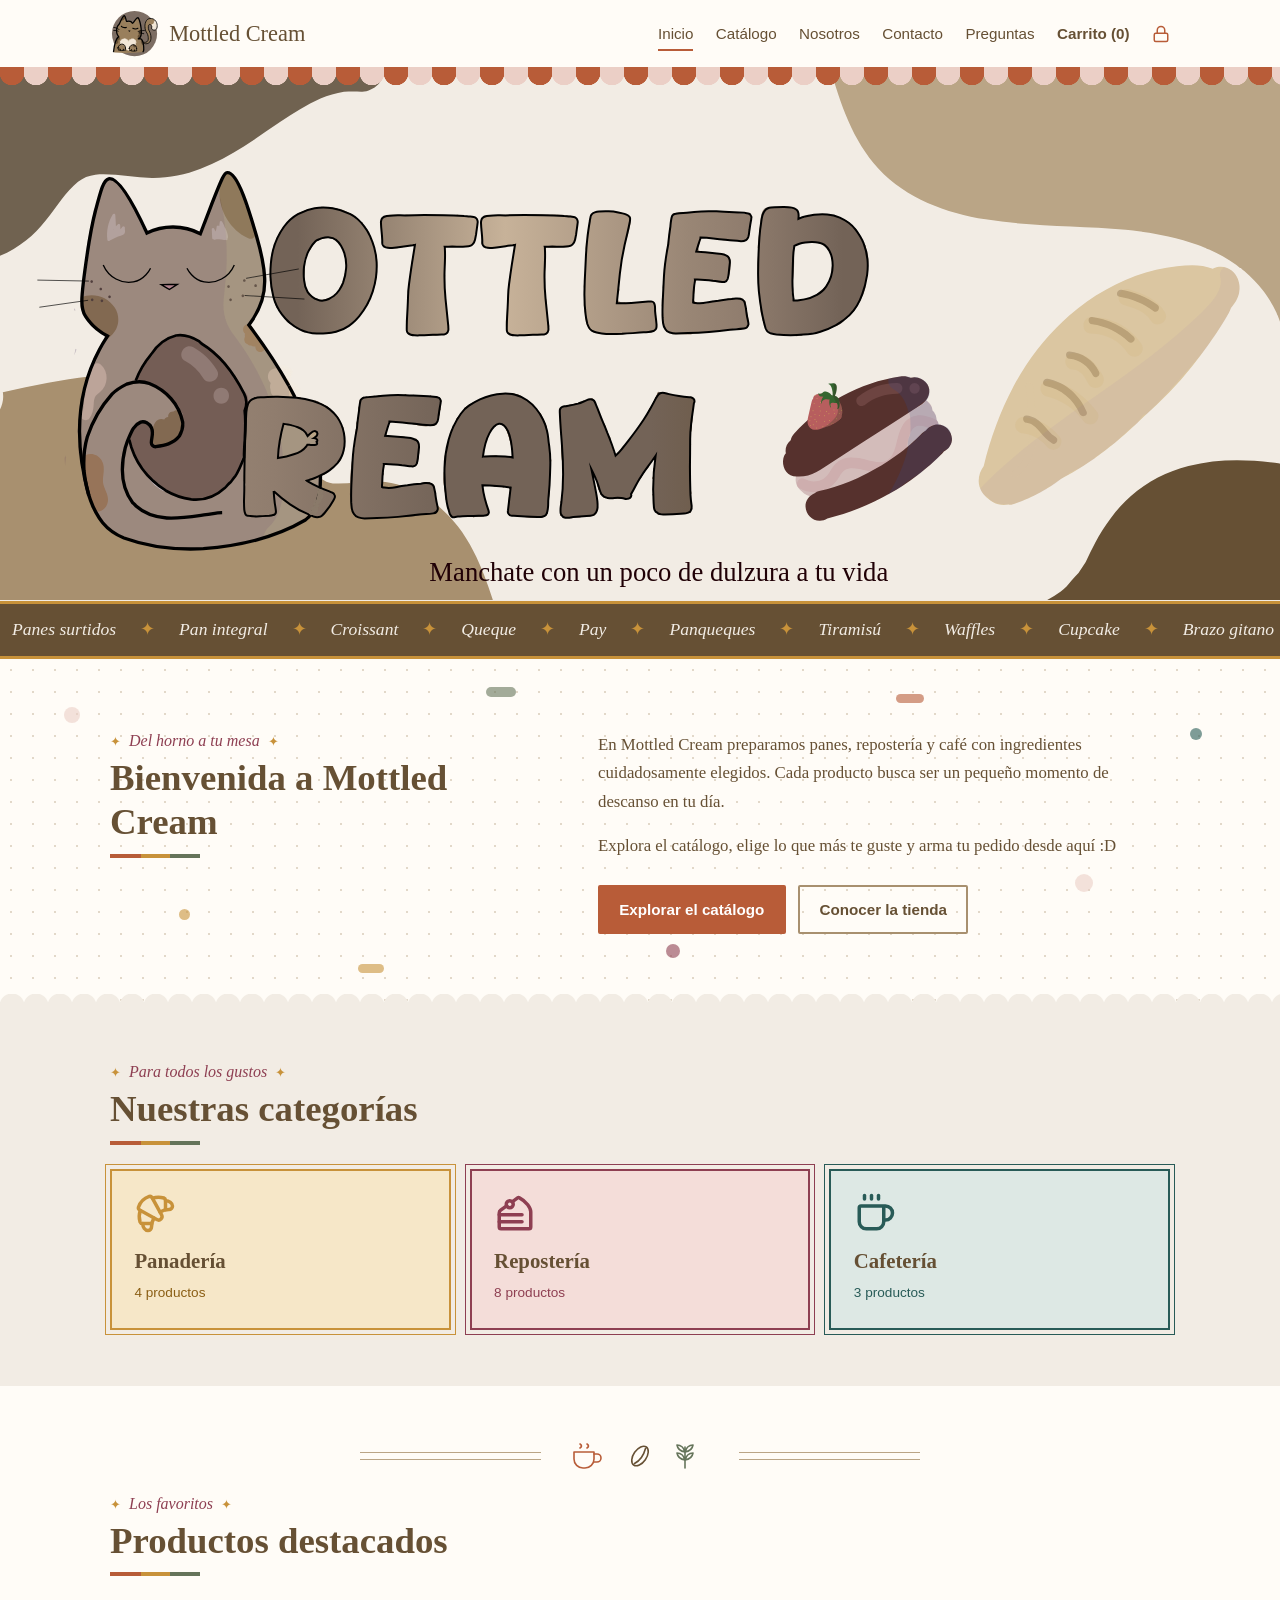
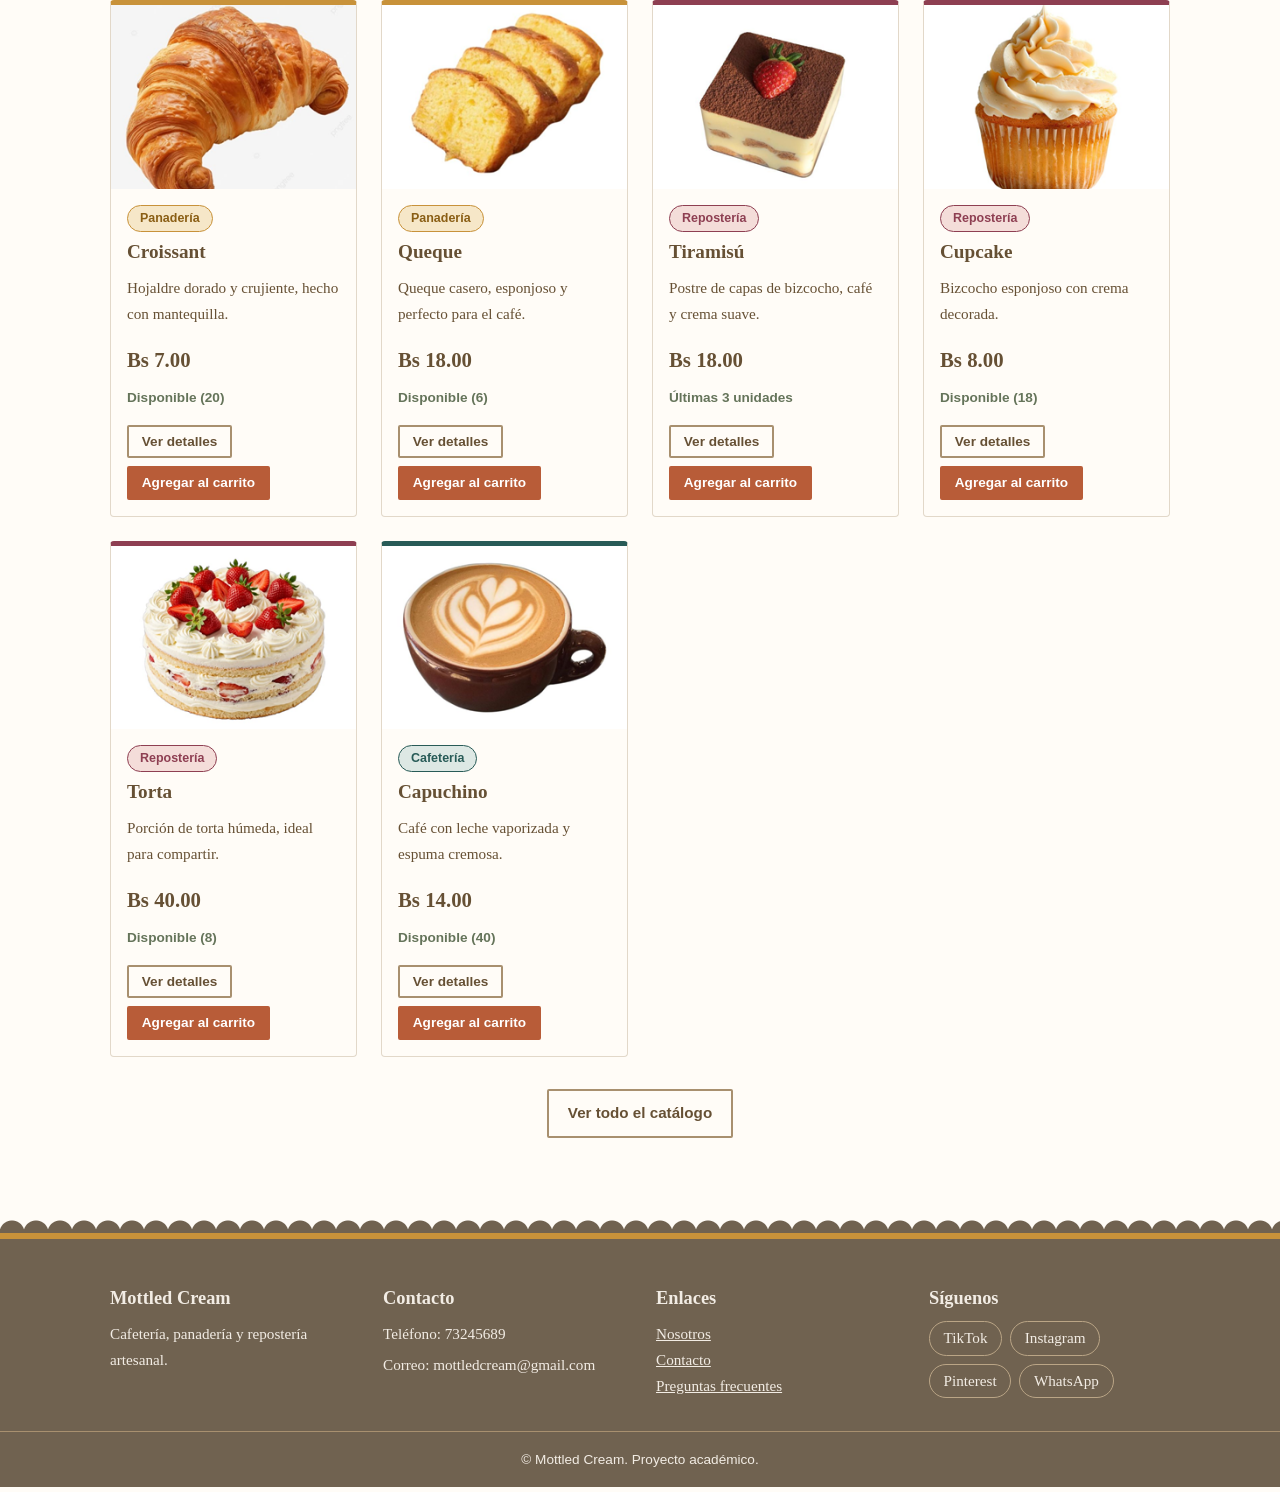
==== index.html @ 87191720 "Version 1.0 de Mottled Cream" ====
<!DOCTYPE html>
<html lang="es">
<head>
  <meta charset="UTF-8">
  <meta name="viewport" content="width=device-width, initial-scale=1">
  <title>Inicio | Mottled Cream</title>
  <meta name="description" content="Panadería, repostería y cafetería artesanal. Descubre los productos de Mottled Cream.">
  <link rel="stylesheet" href="css/estilos.css">
</head>
<body>
  <a class="saltar" href="#contenido">Saltar al contenido</a>
  <header class="encabezado">
    <div class="contenedor encabezado-interior">

      <a class="marca" href="index.html">
        <img class="marca-logo" src="/img/logo.svg" alt="" width="48" height="48">
        <span class="marca-nombre">Mottled Cream</span>
      </a>
      <button type="button" id="boton-menu" class="boton-menu" aria-expanded="false" aria-controls="menu-principal">Menú</button>
      <nav id="menu-principal" class="menu" aria-label="Navegación principal">
        <a href="index.html" aria-current="page">Inicio</a>
        <a href="productos.html">Catálogo</a>
        <a href="nosotros.html">Nosotros</a>
        <a href="contacto.html">Contacto</a>
        <a href="faq.html">Preguntas</a>
        <a href="carrito.html" class="enlace-carrito">Carrito (<span id="contador-carrito">0</span>)</a>
        <a href="dashboard.html" class="enlace-candado" aria-label="Acceso para propietarios" title="Acceso para propietarios"><svg class="icono" viewBox="0 0 24 24" width="18" height="18" aria-hidden="true"><rect x="3" y="11" width="18" height="11" rx="2" ry="2"/><path d="M7 11V7a5 5 0 0 1 10 0v4"/></svg><span class="candado-texto">Propietarios</span></a>
      </nav>
    </div>
  </header>

  <main id="contenido">
    <section class="hero">
      <img src="/img/banner.svg" alt="Banner de Mottled Cream" width="1920" height="800">
    </section>

    <div class="marquesina" aria-hidden="true"><div class="marquesina-pista" id="marquesina"></div></div>

    <section class="bienvenida">
      <div class="confites" aria-hidden="true"><span></span><span></span><span></span><span></span><span></span><span></span><span></span><span></span></div>
      <div class="contenedor presentacion">
        <h2 class="titulo-seccion"><span class="etiqueta" aria-hidden="true">Del horno a tu mesa</span>Bienvenida a Mottled Cream</h2>
        <div>
          <p>En Mottled Cream preparamos panes, repostería y café con ingredientes cuidadosamente elegidos. Cada producto busca ser un pequeño momento de descanso en tu día.</p>
          <p>Explora el catálogo, elige lo que más te guste y arma tu pedido desde aquí :D</p>
          <div class="botones-inicio">
            <a class="boton" href="productos.html">Explorar el catálogo</a>
            <a class="boton boton-secundario" href="nosotros.html">Conocer la tienda</a>
          </div>
        </div>
      </div>
    </section>

    <section class="seccion seccion-crema festoneado">
      <div class="contenedor">
        <h2 class="titulo-seccion"><span class="etiqueta" aria-hidden="true">Para todos los gustos</span>Nuestras categorías</h2>
        <div id="lista-categorias" class="categorias"><p class="mensaje-estado">Cargando categorías…</p></div>
      </div>
    </section>

    <section class="seccion contenedor">
      <div class="separador" aria-hidden="true"><span></span></div>
      <h2 class="titulo-seccion"><span class="etiqueta" aria-hidden="true">Los favoritos</span>Productos destacados</h2>
      <div id="productos-destacados" class="rejilla-productos"><p class="mensaje-estado">Cargando productos…</p></div>
      <p class="centrado"><a class="boton boton-secundario" href="productos.html">Ver todo el catálogo</a></p>
    </section>
  </main>

  <footer class="pie">
    <div class="contenedor pie-interior">
      <div>
        <h2>Mottled Cream</h2>
        <p>Cafetería, panadería y repostería artesanal.</p>
      </div>
      <div>
        <h2>Contacto</h2>
        <p>Teléfono: 73245689</p>
        <p>Correo: mottledcream@gmail.com</p>
      </div>
      <div>
        <h2>Enlaces</h2>
        <ul class="pie-enlaces">
          <li><a href="nosotros.html">Nosotros</a></li>
          <li><a href="contacto.html">Contacto</a></li>
          <li><a href="faq.html">Preguntas frecuentes</a></li>
        </ul>
      </div>
      <div>
        <h2>Síguenos</h2>
        <ul class="pie-enlaces redes">
          <li><a href="https://www.tiktok.com/@mottledcream?_r=1&_t=ZS-9BWLU7Tmm4C" target="_blank" rel="noopener">TikTok</a></li>
          <li><a href="https://www.instagram.com/mottledcream/" target="_blank" rel="noopener">Instagram</a></li>
          <li><a href="https://www.pinterest.com/" target="_blank" rel="noopener">Pinterest</a></li>
          <li><a href="https://www.whatsapp.com/" target="_blank" rel="noopener">WhatsApp</a></li>
        </ul>
      </div>
    </div>
    <p class="pie-derechos">© Mottled Cream. Proyecto académico.</p>
  </footer>
  <script src="js/app.js"></script>
  <script src="js/inicio.js"></script>
</body>
</html>
---- css/estilos.css ----
:root {
  /* Paleta principal */
  --crema: #F2ECE4;
  --moca: #706250;
  --cafe-claro: #A8906F;
  --beige: #BAA586;
  --cafe-oscuro: #665034;
  /* Complementarios */
  --terracota: #B85C38;
  --terracota-oscuro: #9A4A2B;
  --salvia: #65745A;
  --petroleo: #285B57;
  --blanco-calido: #FFFCF7;
  /* Tonos nuevos: rosa palo, frambuesa y miel */
  --rosa: #EBCFC6;
  --frambuesa: #8E3F52;
  --miel: #C8923A;
  --linea: #E2D8C9;

  --fuente-titulos: Georgia, "Times New Roman", serif;
  --fuente-texto: Georgia, "Times New Roman", serif;
  --fuente-interfaz: "Segoe UI", Arial, Helvetica, sans-serif;

  /* Color de la categoría (cambia con las clases .cat-...) */
  --tono: var(--cafe-claro);
  --tono-suave: var(--crema);
  --tono-texto: var(--moca);
}

.cat-panaderia { --tono: #C8923A; --tono-suave: #F6E7C8; --tono-texto: #8A5E14; }
.cat-reposteria { --tono: #8E3F52; --tono-suave: #F4DDD9; --tono-texto: #8E3F52; }
.cat-cafeteria { --tono: #285B57; --tono-suave: #DDE8E4; --tono-texto: #285B57; }

/* ---------- Base ---------- */
* { 
  box-sizing: border-box; 
}

[hidden] { 
  display: none !important; 
}

body {
  margin: 0;
  font-family: var(--fuente-texto);
  font-size: 1.05rem;
  line-height: 1.7;
  color: var(--cafe-oscuro);
  background: var(--blanco-calido);
}

img { max-width: 100%; height: auto; display: block; }

h1, h2, h3 { font-family: var(--fuente-titulos); line-height: 1.2; margin: 0 0 0.75rem; }
h1 { font-size: clamp(2.4rem, 5vw, 3.5rem); }
h2 { font-size: clamp(1.7rem, 3.2vw, 2.3rem); }
h3 { font-size: 1.2rem; }
p { margin: 0 0 1rem; }
a { color: var(--petroleo); }

:focus-visible { outline: 3px solid var(--petroleo); outline-offset: 3px; }

.contenedor { width: 100%; max-width: 1100px; margin: 0 auto; padding: 0 1.25rem; }
.estrecho { max-width: 800px; }
.centrado { text-align: center; margin-top: 2rem; }
.introduccion { max-width: 60ch; color: var(--moca); }

.saltar { position: absolute; left: -999px; top: 0; background: var(--cafe-oscuro); color: var(--crema); padding: 0.5rem 1rem; z-index: 100; }
.saltar:focus { left: 0; }

/* Adorno bajo los títulos: una rayita de tres colores que se dibuja sola */
.titulo-seccion::after {
  content: ""; display: block; height: 4px; width: 0; margin-top: 0.6rem;
  background: linear-gradient(90deg, var(--terracota) 0 34%, var(--miel) 34% 67%, var(--salvia) 67%);
  transition: width 0.9s ease 0.3s;
}
.visible .titulo-seccion::after, .titulo-seccion.visible::after { width: 90px; }

/* ---------- Encabezado y menú ---------- */
.encabezado { background: var(--blanco-calido); position: sticky; top: 0; z-index: 20; }
.encabezado-interior { display: flex; align-items: center; justify-content: space-between; gap: 1rem; padding-top: 0.6rem; padding-bottom: 0.6rem; }

.marca { display: flex; align-items: center; gap: 0.7rem; text-decoration: none; color: var(--cafe-oscuro); }
.marca-logo { width: 48px; height: 48px; object-fit: contain; transition: transform 0.5s; }
.marca:hover .marca-logo { transform: rotate(-10deg) scale(1.1); }
.marca-nombre { font-family: var(--fuente-titulos); font-size: 1.4rem; }

.menu { display: flex; align-items: center; gap: 1.4rem; font-family: var(--fuente-interfaz); font-size: 0.95rem; }
.menu a {
  color: var(--cafe-oscuro); text-decoration: none; padding: 0.3rem 0;
  background: linear-gradient(var(--terracota), var(--terracota)) 0 100% / 0 2px no-repeat;
  transition: background-size 0.3s, color 0.2s;
}
.menu a:hover { background-size: 100% 2px; color: var(--terracota-oscuro); }
.menu a[aria-current="page"] { background-size: 100% 2px; }
.enlace-carrito { font-weight: 600; }

#contador-carrito { display: inline-block; }
#contador-carrito.salto { animation: salto 0.5s; }

.boton-menu { display: none; font-family: var(--fuente-interfaz); font-size: 0.95rem; background: none; border: 1px solid var(--cafe-claro); color: var(--cafe-oscuro); padding: 0.45rem 0.9rem; border-radius: 2px; cursor: pointer; }

/* ---------- Botones ---------- */
.boton {
  position: relative; overflow: hidden; display: inline-block;
  font-family: var(--fuente-interfaz); font-size: 0.95rem; font-weight: 600; text-align: center;
  background: var(--terracota); color: #fff; border: 2px solid var(--terracota);
  padding: 0.6rem 1.2rem; border-radius: 2px; text-decoration: none; cursor: pointer;
  transition: background 0.2s, color 0.2s, border-color 0.2s, transform 0.2s;
}
.boton:hover { background: var(--terracota-oscuro); border-color: var(--terracota-oscuro); transform: translateY(-2px); }
.boton:active { transform: translateY(0); }
.boton::after { content: ""; position: absolute; top: 0; left: -120%; width: 60%; height: 100%; background: linear-gradient(100deg, transparent, rgba(255, 255, 255, 0.4), transparent); transform: skewX(-20deg); transition: left 0.6s; }
.boton:hover::after { left: 140%; }
.boton-secundario { background: transparent; color: var(--cafe-oscuro); border-color: var(--cafe-claro); }
.boton-secundario:hover { background: var(--crema); border-color: var(--cafe-oscuro); color: var(--cafe-oscuro); }
.boton:disabled { background: var(--linea); border-color: var(--linea); color: var(--moca); cursor: not-allowed; transform: none; }
.boton:disabled::after { display: none; }
.boton.agregado { animation: destello 0.7s; }
.boton-texto { font-family: var(--fuente-interfaz); font-size: 0.9rem; background: none; border: none; color: var(--petroleo); text-decoration: underline; cursor: pointer; padding: 0.4rem 0; }
.boton-texto:hover { color: var(--terracota); }

/* ---------- Inicio ---------- */
.hero { overflow: hidden; background: var(--crema); }
.hero img { width: 100%; height: auto; animation: acercar 2.5s ease-out both; }

/* Cinta de productos que se desplaza */
.marquesina { overflow: hidden; background: var(--cafe-oscuro); color: var(--crema); border-top: 3px solid var(--miel); border-bottom: 3px solid var(--miel); }
.marquesina-pista { display: flex; width: max-content; animation: marquesina 45s linear infinite; }
.marquesina:hover .marquesina-pista { animation-play-state: paused; }
.marquesina-grupo { display: flex; align-items: center; gap: 1.5rem; padding: 0.7rem 0.75rem; font-family: var(--fuente-titulos); font-style: italic; font-size: 1.1rem; white-space: nowrap; }
.estrella { color: var(--miel); font-style: normal; }

/* Bienvenida con confeti flotante */
.bienvenida { position: relative; overflow: hidden; padding: 4.5rem 0; background-color: var(--blanco-calido); background-image: radial-gradient(var(--linea) 1.5px, transparent 1.5px); background-size: 22px 22px; }
.presentacion { position: relative; display: grid; grid-template-columns: 1fr 1.3fr; gap: 3rem; align-items: start; }
.botones-inicio { display: flex; flex-wrap: wrap; gap: 0.8rem; margin-top: 1.5rem; }

.confites span { position: absolute; display: block; border-radius: 50%; opacity: 0.6; animation: flotar var(--duracion, 7s) ease-in-out var(--demora, 0s) infinite alternate; }
.confites span:nth-child(1) { left: 5%; top: 14%; width: 16px; height: 16px; background: var(--rosa); }
.confites span:nth-child(2) { left: 14%; top: 72%; width: 11px; height: 11px; background: var(--miel); --duracion: 9s; --demora: -2s; }
.confites span:nth-child(3) { left: 38%; top: 8%; width: 30px; height: 10px; background: var(--salvia); border-radius: 10px; --giro: 30deg; --duracion: 8s; }
.confites span:nth-child(4) { left: 52%; top: 82%; width: 14px; height: 14px; background: var(--frambuesa); --demora: -4s; }
.confites span:nth-child(5) { left: 70%; top: 10%; width: 28px; height: 9px; background: var(--terracota); border-radius: 9px; --giro: -35deg; --duracion: 10s; --demora: -1s; }
.confites span:nth-child(6) { left: 84%; top: 62%; width: 18px; height: 18px; background: var(--rosa); --duracion: 8s; --demora: -3s; }
.confites span:nth-child(7) { left: 93%; top: 20%; width: 12px; height: 12px; background: var(--petroleo); --duracion: 11s; }
.confites span:nth-child(8) { left: 28%; top: 88%; width: 26px; height: 9px; background: var(--miel); border-radius: 9px; --giro: 55deg; --duracion: 9s; --demora: -5s; }

.seccion { padding-top: 3.5rem; padding-bottom: 3.5rem; }
.seccion-crema { background: var(--crema); }

/* Borde festoneado (como el de un mantel de repostería) */
.festoneado { position: relative; }
.festoneado::before { content: ""; position: absolute; left: 0; right: 0; top: -12px; height: 12px; background: radial-gradient(circle at 12px 12px, var(--crema) 12px, transparent 13px) 0 0 / 24px 12px repeat-x; }

.categorias { display: grid; grid-template-columns: repeat(auto-fit, minmax(210px, 1fr)); gap: 1.2rem; margin-top: 1.5rem; }
.categoria {
  display: block; padding: 1.3rem 1.4rem; text-decoration: none; color: var(--cafe-oscuro);
  background: var(--tono-suave); border: 2px solid var(--tono); outline: 1px solid var(--tono); outline-offset: 4px;
  transition: transform 0.3s, background 0.3s;
}
.categoria:hover { transform: translateY(-5px); background: #fff; }
.categoria-icono { display: block; margin-bottom: 0.6rem; line-height: 0; color: var(--tono); }
.categoria:hover .categoria-icono { animation: menear 0.7s; }
.categoria strong { display: block; font-family: var(--fuente-titulos); font-size: 1.3rem; }
.categoria span:last-child { font-family: var(--fuente-interfaz); font-size: 0.85rem; color: var(--tono-texto); }

/* ---------- Productos ---------- */
.rejilla-productos { display: grid; grid-template-columns: repeat(auto-fill, minmax(240px, 1fr)); gap: 1.5rem; margin-top: 1.5rem; }
.producto { display: flex; flex-direction: column; background: var(--blanco-calido); border: 1px solid var(--linea); border-top: 5px solid var(--tono); border-radius: 4px; overflow: hidden; transition: transform 0.3s, border-color 0.3s; }
.producto:hover { transform: translateY(-5px); border-color: var(--tono); }
.producto-foto { 
  overflow: hidden; 
}
.producto-foto img { 
  width: 100%; 
  aspect-ratio: 4 / 3; 
  object-fit: cover; 
  transition: transform 0.6s;
 }
.producto:hover .producto-foto img {
   transform: scale(1.08); 
  }
.producto.agotado .producto-foto img {
   opacity: 0.55; 
  }
.producto-info { 
  display: flex; 
  flex-direction: column; 
  flex: 1;
  padding: 1rem;
 }

.producto-info p { 
  font-size: 0.95rem;
  margin-bottom: 0.5rem; }
.producto-categoria { align-self: flex-start; padding: 0.1rem 0.75rem; font-family: var(--fuente-interfaz); font-size: 0.78rem !important; font-weight: 600; color: var(--tono-texto); background: var(--tono-suave); border: 1px solid var(--tono); border-radius: 20px; margin-bottom: 0.5rem !important; }
.producto-precio { font-family: var(--fuente-titulos); font-size: 1.3rem !important; font-weight: bold; margin-top: auto; padding-top: 0.5rem; }
.producto-estado { font-family: var(--fuente-interfaz); font-size: 0.85rem !important; font-weight: 600; }
.estado-disponible { color: var(--salvia); }
.estado-agotado { color: var(--terracota-oscuro); }
.producto-botones { display: flex; flex-wrap: wrap; gap: 0.5rem; margin-top: 0.5rem; }
.producto-botones .boton { padding: 0.45rem 0.8rem; font-size: 0.85rem; }

.mensaje-estado { grid-column: 1 / -1; padding: 1.5rem; background: var(--crema); border-left: 4px solid var(--beige); font-family: var(--fuente-interfaz); }

/* ---------- Catálogo: filtros ---------- */
.filtros { position: relative; display: grid; grid-template-columns: repeat(auto-fit, minmax(210px, 1fr)); gap: 1.2rem; align-items: end; margin-top: 1.5rem; padding: 1.6rem 1.4rem 1.4rem; background: var(--crema); border: 2px solid var(--cafe-claro); outline: 1px dashed var(--cafe-claro); outline-offset: 5px; }
.filtros-titulo { grid-column: 1 / -1; margin: 0; font-size: 1.4rem; }
.campo label { display: block; margin-bottom: 0.4rem; font-family: var(--fuente-interfaz); font-size: 0.85rem; font-weight: 600; letter-spacing: 0.03em; }

/* Campos de texto, búsqueda y selectores con apariencia propia */
input[type="text"], input[type="email"], input[type="tel"], input[type="search"], input[type="number"], input[type="password"], select, textarea {
  width: 100%; padding: 0.7rem 0.9rem; font-family: var(--fuente-interfaz); font-size: 1rem;
  color: var(--cafe-oscuro); background-color: var(--blanco-calido); border: 2px solid var(--cafe-claro); border-radius: 2px;
  box-shadow: 3px 3px 0 var(--rosa);
  transition: border-color 0.2s, box-shadow 0.2s, background-color 0.2s;
}
:is(input[type="text"], input[type="email"], input[type="tel"], input[type="search"], input[type="number"], input[type="password"], select, textarea):hover { border-color: var(--terracota); box-shadow: 3px 3px 0 var(--miel); }
:is(input[type="text"], input[type="email"], input[type="tel"], input[type="search"], input[type="number"], input[type="password"], select, textarea):focus { border-color: var(--petroleo); background-color: #fff; box-shadow: 3px 3px 0 var(--salvia); }
input:focus-visible, select:focus-visible, textarea:focus-visible { outline: 3px solid var(--petroleo); outline-offset: 2px; }

select { -webkit-appearance: none; appearance: none; padding-right: 2.8rem; cursor: pointer; background-image: url("data:image/svg+xml,%3Csvg xmlns='http://www.w3.org/2000/svg' viewBox='0 0 14 14'%3E%3Cpath d='M2 4.5l5 5 5-5' fill='none' stroke='%23B85C38' stroke-width='2' stroke-linecap='round' stroke-linejoin='round'/%3E%3C/svg%3E"); background-repeat: no-repeat; background-position: right 0.9rem center; background-size: 14px; }
option { color: var(--cafe-oscuro); background: #fff; font-family: var(--fuente-interfaz); }

input[type="search"] { -webkit-appearance: none; appearance: none; padding-left: 2.8rem; background-image: url("data:image/svg+xml,%3Csvg xmlns='http://www.w3.org/2000/svg' viewBox='0 0 20 20'%3E%3Ccircle cx='8.5' cy='8.5' r='5.5' fill='none' stroke='%23A8906F' stroke-width='2'/%3E%3Cpath d='M13 13l5 5' stroke='%23A8906F' stroke-width='2' stroke-linecap='round'/%3E%3C/svg%3E"); background-repeat: no-repeat; background-position: 0.9rem center; background-size: 18px; }
input[type="search"]::-webkit-search-cancel-button { -webkit-appearance: none; }
::placeholder { color: var(--cafe-claro); opacity: 1; }

/* Interruptor para "solo disponibles" */
.casilla { display: flex; align-items: center; gap: 0.7rem; padding: 0.6rem 0; font-family: var(--fuente-interfaz); font-size: 0.9rem; font-weight: 600; cursor: pointer; }
.casilla input { -webkit-appearance: none; appearance: none; position: relative; flex-shrink: 0; width: 48px; height: 26px; margin: 0; background: var(--linea); border: 2px solid var(--cafe-claro); border-radius: 26px; cursor: pointer; transition: background 0.25s, border-color 0.25s; }
.casilla input::before { content: ""; position: absolute; top: 2px; left: 2px; width: 18px; height: 18px; border-radius: 50%; background: var(--cafe-oscuro); transition: transform 0.25s, background 0.25s; }
.casilla input:hover { border-color: var(--terracota); }
.casilla input:checked { background: var(--salvia); border-color: var(--salvia); }
.casilla input:checked::before { transform: translateX(22px); background: #fff; }
.resultados { margin: 1.5rem 0 0; font-family: var(--fuente-interfaz); font-size: 0.9rem; color: var(--moca); }

/* Ventana de detalles */
.detalle { width: min(760px, 92vw); padding: 0; border: 2px solid var(--cafe-claro); outline: 1px solid var(--cafe-claro); outline-offset: 5px; background: var(--blanco-calido); color: var(--cafe-oscuro); }
.detalle::backdrop { background: rgba(50, 38, 25, 0.6); animation: aparecer-suave 0.3s; }
.detalle[open] { display: grid; grid-template-columns: 1fr 1fr; animation: entrar 0.4s ease-out; }
.detalle img { width: 100%; height: 100%; object-fit: cover; }
.detalle-texto { padding: 1.5rem; }

/* ---------- Nosotros y contacto ---------- */
.dos-columnas { display: grid; grid-template-columns: 1fr 1fr; gap: 3rem; align-items: center; }
.dos-columnas.igual { align-items: start; }
.dos-columnas > img { box-shadow: 14px 14px 0 var(--rosa); }
.lista-simple { padding-left: 1.2rem; }
.lista-simple li { margin-bottom: 0.6rem; }
.lista-simple li::marker { color: var(--terracota); }
.contacto { align-items: start; }

.error { min-height: 1.3rem; margin: 0.2rem 0 0; font-family: var(--fuente-interfaz); font-size: 0.85rem; color: var(--terracota-oscuro); }
[aria-invalid="true"] { border-color: var(--terracota); border-width: 2px; }
.confirmacion { margin-top: 1rem; padding: 1rem; background: #E9EEE4; border-left: 4px solid var(--salvia); font-family: var(--fuente-interfaz); animation: entrar 0.5s ease-out; }
.datos-contacto { padding: 1.5rem; background: var(--crema); border-top: 5px solid var(--frambuesa); }
.datos-contacto h2 { font-size: 1.3rem; margin-top: 1rem; }
.datos-contacto h2:first-child { margin-top: 0; }

/* ---------- Carrito ---------- */
.carrito { display: grid; grid-template-columns: 1fr 320px; gap: 2rem; align-items: start; margin-top: 1.5rem; }
.carrito-lista { list-style: none; margin: 0; padding: 0; }
.carrito-fila { display: grid; grid-template-columns: 96px 1fr auto 110px auto; gap: 1rem; align-items: center; padding: 1rem 0; border-bottom: 1px solid var(--linea); transition: opacity 0.35s, transform 0.35s; }
.carrito-fila.saliendo { opacity: 0; transform: translateX(40px); }
.carrito-fila img { width: 96px; height: 72px; object-fit: cover; }
.carrito-nombre h3 { margin: 0; font-size: 1.05rem; }
.carrito-nombre p { margin: 0; font-size: 0.9rem; color: var(--moca); }
.carrito-subtotal { margin: 0; text-align: right; font-weight: bold; }
.cantidad { display: flex; align-items: center; gap: 0.6rem; font-family: var(--fuente-interfaz); }
.boton-cantidad { width: 2rem; height: 2rem; font-size: 1.1rem; background: var(--blanco-calido); color: var(--cafe-oscuro); border: 1px solid var(--cafe-claro); border-radius: 2px; cursor: pointer; transition: background 0.2s, transform 0.15s; }
.boton-cantidad:hover { background: var(--crema); }
.boton-cantidad:active { transform: scale(0.9); }
.carrito-resumen { padding: 1.5rem; background: var(--crema); border-top: 5px solid var(--terracota); animation: entrar 0.5s ease-out; }
.carrito-resumen .boton { width: 100%; margin-top: 1rem; }
.linea-resumen { display: flex; justify-content: space-between; margin-bottom: 0.5rem; }
.linea-resumen.total { font-weight: bold; font-size: 1.2rem; border-top: 1px solid var(--beige); padding-top: 0.7rem; }
.carrito-vacio { grid-column: 1 / -1; text-align: center; padding: 3rem 1rem; background: var(--crema); animation: entrar 0.5s ease-out; }

/* ---------- Preguntas frecuentes ---------- */
.faq-tema { margin-top: 2rem; }
.faq-tema h2 { font-size: 1.4rem; color: var(--frambuesa); }
details { border-bottom: 1px solid var(--linea); }
summary { cursor: pointer; padding: 0.9rem 0; font-weight: bold; list-style: none; transition: color 0.2s; }
summary::-webkit-details-marker { display: none; }
summary::after { content: "+"; float: right; font-size: 1.4rem; line-height: 1; color: var(--terracota); transition: transform 0.3s; }
details[open] summary::after { transform: rotate(135deg); }
summary:hover { color: var(--terracota-oscuro); }
details[open] p { animation: abrir 0.4s ease-out; }
details p { padding-bottom: 0.5rem; }

/* ---------- Avisos ---------- */
.aviso { position: fixed; left: 50%; bottom: 1.5rem; transform: translate(-50%, 20px); z-index: 50; max-width: 90vw; padding: 0.8rem 1.3rem; background: var(--cafe-oscuro); color: var(--crema); border-left: 5px solid var(--miel); font-family: var(--fuente-interfaz); font-size: 0.95rem; opacity: 0; pointer-events: none; transition: opacity 0.25s, transform 0.25s; }
.aviso.visible { opacity: 1; transform: translate(-50%, 0); }

/* ---------- Pie de página ---------- */
.pie { position: relative; margin-top: 14px; background: var(--moca); color: var(--crema); font-size: 0.95rem; border-top: 6px solid var(--miel); }
.pie a { color: var(--crema); }
.pie-interior { display: grid; grid-template-columns: repeat(auto-fit, minmax(220px, 1fr)); gap: 2rem; padding-top: 3rem; padding-bottom: 2rem; }
.pie h2 { font-size: 1.15rem; }
.pie p { margin-bottom: 0.3rem; }
.pie-enlaces { list-style: none; padding: 0; margin: 0; }
.pie-derechos { text-align: center; padding: 1rem; margin: 0; border-top: 1px solid var(--cafe-claro); font-family: var(--fuente-interfaz); font-size: 0.85rem; }

/* ---------- Maximalismo elegante: ornamentos ---------- */

/* Toldo de cafetería bajo el encabezado */
.encabezado::after {
  content: ""; position: absolute; left: 0; right: 0; top: 100%; height: 18px; pointer-events: none;
  background:
    radial-gradient(circle at 12px 0, var(--terracota) 12px, transparent 12.5px) 0 6px / 48px 12px repeat-x,
    radial-gradient(circle at 36px 0, var(--rosa) 12px, transparent 12.5px) 0 6px / 48px 12px repeat-x,
    repeating-linear-gradient(90deg, var(--terracota) 0 24px, var(--rosa) 24px 48px) 0 0 / 100% 6px no-repeat;
}
.marca-panel { margin-left: 0.4rem; padding: 0.1rem 0.8rem; font-family: var(--fuente-interfaz); font-size: 0.8rem; color: var(--frambuesa); border: 1px solid var(--frambuesa); border-radius: 20px; }

/* Etiqueta cursiva sobre los títulos */
.etiqueta { display: block; margin-bottom: 0.35rem; font-family: var(--fuente-texto); font-size: 1rem; font-style: italic; font-weight: normal; color: var(--frambuesa); }
.etiqueta::before, .etiqueta::after { content: "✦"; margin: 0 0.5rem; font-size: 0.8em; font-style: normal; color: var(--miel); }
.etiqueta::before { margin-left: 0; }

/* Separador con taza, grano de café y espiga */
.separador { display: flex; align-items: center; gap: 1.2rem; max-width: 560px; margin: 2.5rem auto 1.5rem; }
.separador::before, .separador::after { content: ""; flex: 1; height: 6px; border-top: 1px solid var(--beige); border-bottom: 1px solid var(--beige); }
.separador span { flex-shrink: 0; width: 160px; height: 28px; background: url("data:image/svg+xml,%3Csvg xmlns='http://www.w3.org/2000/svg' viewBox='0 0 160 28' fill='none' stroke-width='1.6' stroke-linecap='round' stroke-linejoin='round'%3E%3Cg stroke='%23B85C38'%3E%3Cpath d='M14 10h20v7a9 9 0 0 1-9 9h-2a9 9 0 0 1-9-9z'/%3E%3Cpath d='M34 12h3a4 4 0 0 1 0 8h-3'/%3E%3Cpath d='M20 2q3 2 0 4M27 2q3 2 0 4'/%3E%3C/g%3E%3Cg stroke='%23665034'%3E%3Cellipse cx='80' cy='14' rx='6.5' ry='11' transform='rotate(35 80 14)'/%3E%3Cpath d='M74.5 21.5q8-4 11-15'/%3E%3C/g%3E%3Cg stroke='%2365745A'%3E%3Cpath d='M125 26V5'/%3E%3Cpath d='M125 10q-7-1-8-7 6 0 8 7zM125 10q7-1 8-7-6 0-8 7zM125 18q-7-1-8-7 6 0 8 7zM125 18q7-1 8-7-6 0-8 7z'/%3E%3C/g%3E%3C/svg%3E") center / contain no-repeat; }
.seccion > .separador { margin-top: 0; }

/* Título centrado con filetes a los lados */
.subtitulo-panel { display: flex; align-items: center; gap: 1rem; margin: 0 0 1.4rem; font-size: 1.5rem; }
.subtitulo-panel::before, .subtitulo-panel::after { content: ""; flex: 1; height: 2px; background: linear-gradient(90deg, transparent, var(--beige)); }
.subtitulo-panel::after { transform: scaleX(-1); }

/* Contacto: datos y dirección */
.columna-datos { display: grid; gap: 2.2rem; }
.datos-contacto { outline: 1px solid var(--beige); outline-offset: 5px; }
.direccion { background: var(--blanco-calido); border: 2px solid var(--frambuesa); outline: 1px solid var(--frambuesa); outline-offset: 5px; }
.direccion-toldo { height: 26px; background: repeating-linear-gradient(90deg, var(--frambuesa) 0 20px, var(--rosa) 20px 40px); }
.direccion-cuerpo { padding: 1.5rem; text-align: center; }
.direccion-icono { margin: 0 auto 0.4rem; color: var(--frambuesa); }
.direccion h2 { font-size: 1.4rem; }
.direccion address { font-style: normal; text-align: left; }
.direccion address p { display: flex; justify-content: space-between; gap: 1rem; margin: 0; padding: 0.6rem 0; font-style: italic; color: var(--moca); border-bottom: 1px dashed var(--beige); }
.direccion address p:last-child { border-bottom: none; }
.direccion address span { font-family: var(--fuente-interfaz); font-size: 0.85rem; font-style: normal; font-weight: 600; color: var(--cafe-oscuro); }

/* Imagen de ubicación */
.direccion-imagen {
    margin-top: 1.5rem;
    padding-top: 1rem;
    border-top: 1px dashed var(--beige);
}

.direccion-imagen img {
    width: 100%;
    height: 160px;
    object-fit: cover;
    border: 3px solid var(--rosa);
    outline: 1px solid var(--frambuesa);
    outline-offset: 3px;
}

.direccion-imagen p {
    margin: 0.8rem 0 0;
    color: var(--frambuesa);
    font-size: 0.9rem;
    font-style: italic;
    text-align: center;
}




/* Pie: puntilla, redes y pie del panel */
.pie::before { 
  content: ""; 
  position: absolute;
  left: 0; right: 0; 
  top: -20px; 
  height: 14px; 
  background: radial-gradient(circle at 12px 14px, var(--moca) 12px, transparent 13px) 0 0 / 24px 14px repeat-x;
 }
.redes { 
  display: flex; 
  flex-wrap: wrap;
  gap: 0.5rem; 
}
.redes a { 
  display: inline-block; 
  padding: 0.2rem 0.85rem; 
  text-decoration: none; 
  border: 1px solid var(--beige); 
  border-radius: 20px; 
  transition: background 0.2s, color 0.2s; }

.redes a:hover { 
  background: var(--crema); 
  color: var(--cafe-oscuro); 
}

.pie-panel { 
  margin-top: 3rem; 
  padding: 1.2rem; 
  text-align: center; 
  color: var(--crema); 
  background: var(--moca); 
  border-top: 6px solid var(--miel); 
  font-family: var(--fuente-interfaz); 
  font-size: 0.9rem; 
}

.pie-panel p { margin: 0; }

/* Detalles pequeños */
.faq-tema h2::before { content: "✦ "; color: var(--miel); }
.carrito-vacio::before { content: ""; display: block; width: 56px; height: 56px; margin: 0 auto 0.8rem; background: url("data:image/svg+xml,%3Csvg xmlns='http://www.w3.org/2000/svg' viewBox='0 0 24 24' fill='none' stroke='%23B85C38' stroke-width='1.5' stroke-linecap='round' stroke-linejoin='round'%3E%3Ccircle cx='9' cy='21' r='1'/%3E%3Ccircle cx='20' cy='21' r='1'/%3E%3Cpath d='M1 1h4l2.68 13.39a2 2 0 0 0 2 1.61h9.72a2 2 0 0 0 2-1.61L23 6H6'/%3E%3C/svg%3E") center / contain no-repeat; }

/* Iconos en línea (SVG) y candado del menú */
.icono { fill: none; stroke: currentColor; stroke-width: 2; stroke-linecap: round; stroke-linejoin: round; }
.enlace-candado { display: inline-flex; align-items: center; gap: 0.4rem; }
.enlace-candado .icono { color: var(--terracota); }
.candado-texto { display: none; }

/* Acceso al panel de propietarios */
.acceso { max-width: 440px; margin: 4rem auto; padding: 2rem 1.8rem; text-align: center; background: var(--blanco-calido); border: 2px solid var(--frambuesa); outline: 1px solid var(--frambuesa); outline-offset: 5px; }
.acceso h1 { font-size: 1.8rem; }
.acceso form { text-align: left; }
.acceso .boton { width: 100%; }
.acceso-candado { display: grid; place-items: center; width: 72px; height: 72px; margin: 0 auto 1rem; color: var(--frambuesa); border: 2px dashed var(--frambuesa); border-radius: 50%; }
.acciones-panel { display: flex; flex-wrap: wrap; gap: 0.6rem; }

/* ---------- Animaciones ---------- */
@keyframes aparecer { from { opacity: 0; transform: translateY(26px); } to { opacity: 1; transform: none; } }
@keyframes aparecer-suave { from { opacity: 0; } to { opacity: 1; } }
@keyframes entrar { from { opacity: 0; transform: translateY(14px) scale(0.97); } to { opacity: 1; transform: none; } }
@keyframes abrir { from { opacity: 0; transform: translateY(-6px); } to { opacity: 1; transform: none; } }
@keyframes acercar { from { transform: scale(1.07); } to { transform: scale(1); } }
@keyframes marquesina { from { transform: translateX(0); } to { transform: translateX(-50%); } }
@keyframes flotar { from { transform: translateY(0) rotate(var(--giro, 0deg)); } to { transform: translateY(-24px) rotate(calc(var(--giro, 0deg) + 25deg)); } }
@keyframes salto { 0%, 100% { transform: scale(1); } 40% { transform: scale(1.6); color: var(--terracota); } }
@keyframes menear { 0%, 100% { transform: rotate(0); } 25% { transform: rotate(-12deg) scale(1.15); } 75% { transform: rotate(12deg) scale(1.15); } }
@keyframes destello { 0% { box-shadow: 0 0 0 0 rgba(184, 92, 56, 0.6); } 100% { box-shadow: 0 0 0 14px rgba(184, 92, 56, 0); } }

/* Aparición al hacer scroll: solo si la persona no pidió menos movimiento */
@media (prefers-reduced-motion: no-preference) {
  .revelar { opacity: 0; }
  .revelar.visible { opacity: 1; animation: aparecer 0.8s ease-out backwards; animation-delay: var(--retraso, 0ms); }
}

@media (prefers-reduced-motion: reduce) {
  *, *::before, *::after { animation: none !important; transition: none !important; }
  .marquesina { overflow-x: auto; }
}

/* ---------- Diseño adaptable ---------- */
@media (max-width: 900px) {
  .presentacion, .dos-columnas, .carrito { grid-template-columns: 1fr; gap: 1.5rem; }
  .carrito-fila { grid-template-columns: 80px 1fr auto; }
  .carrito-fila img { width: 80px; height: 60px; }
  .carrito-subtotal { text-align: left; }
}

@media (max-width: 720px) {
  .boton-menu { display: block; }
  .menu { display: none; position: absolute; top: 100%; left: 0; right: 0; flex-direction: column; align-items: stretch; gap: 0; background: var(--blanco-calido); border-bottom: 1px solid var(--linea); padding: 0.5rem 1.25rem 1rem; z-index: 2; }
  .menu.abierto { display: flex; animation: abrir 0.3s ease-out; }
  .menu a { padding: 0.7rem 0; }
  .candado-texto { display: inline; }
  .detalle[open] { grid-template-columns: 1fr; }
  .detalle img { height: 220px; }
  .seccion { padding-top: 2.5rem; padding-bottom: 2.5rem; }
  .bienvenida { padding: 3rem 0; }
}
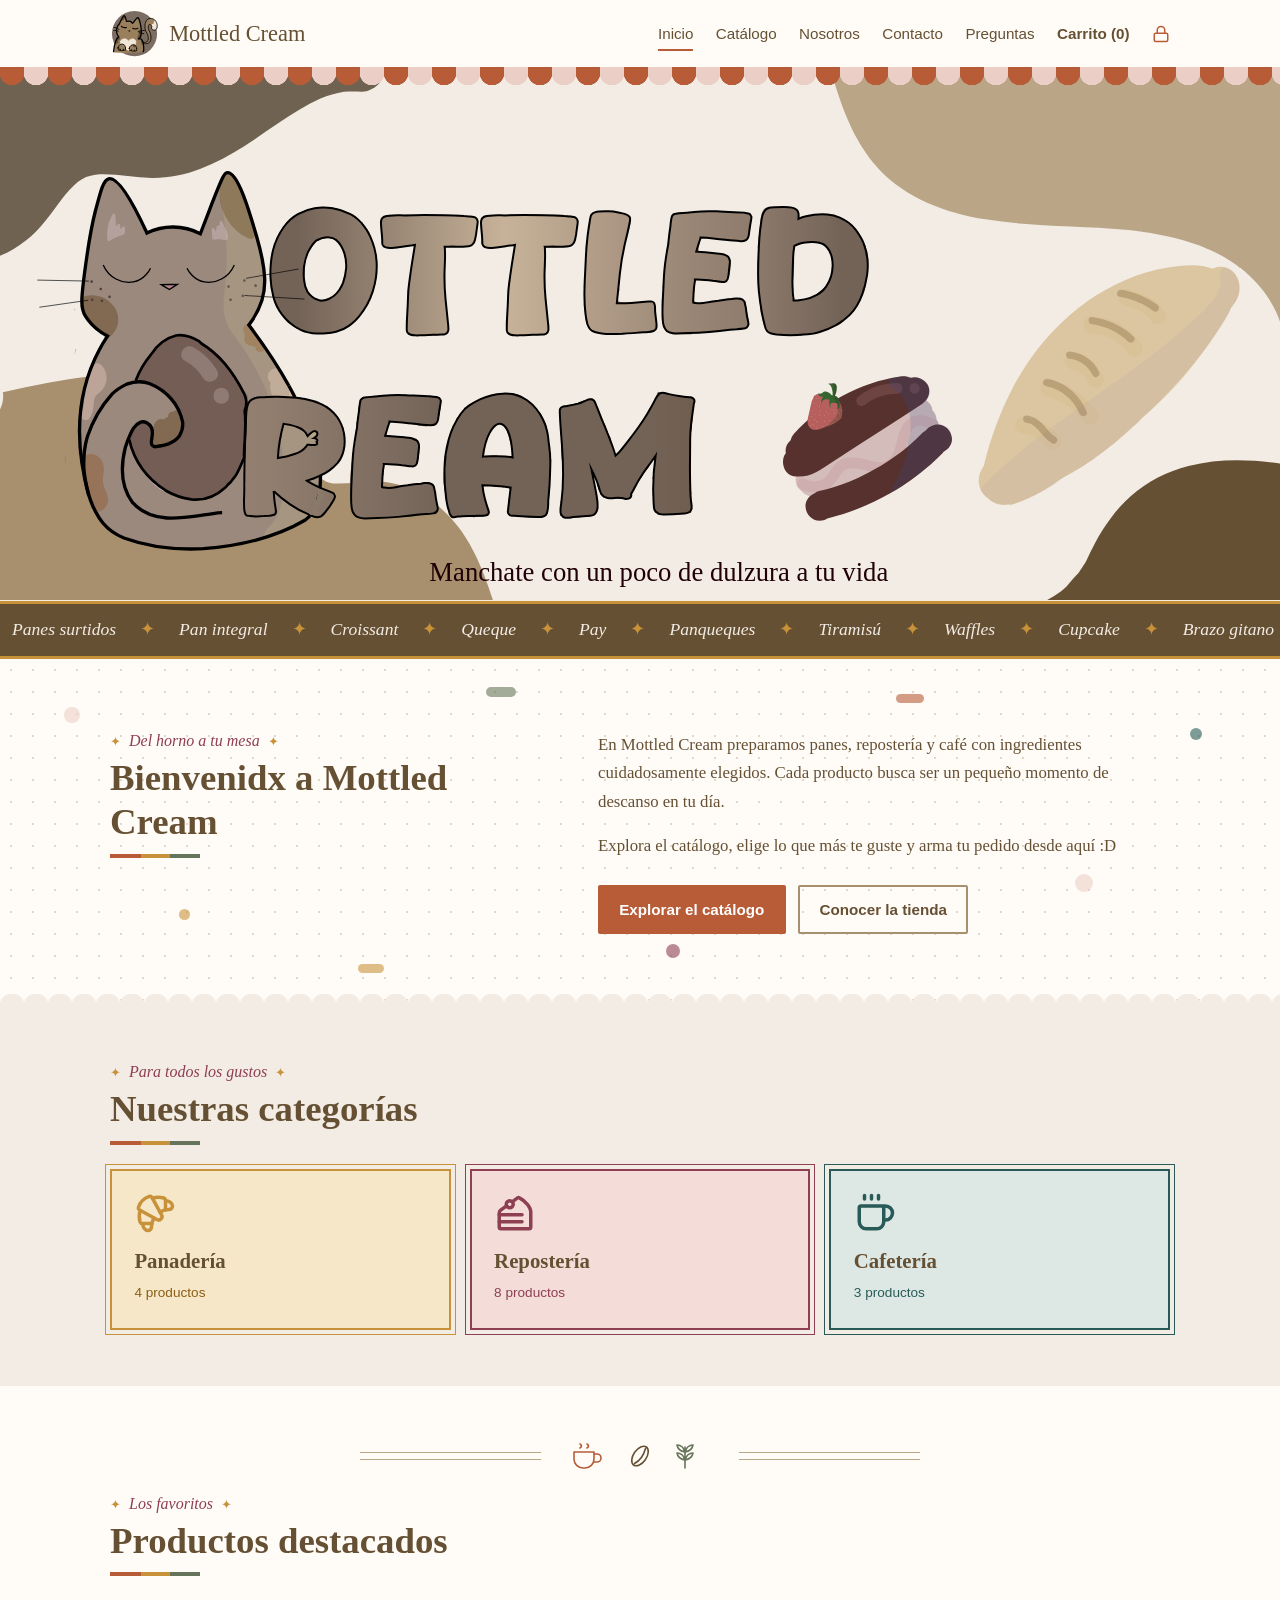
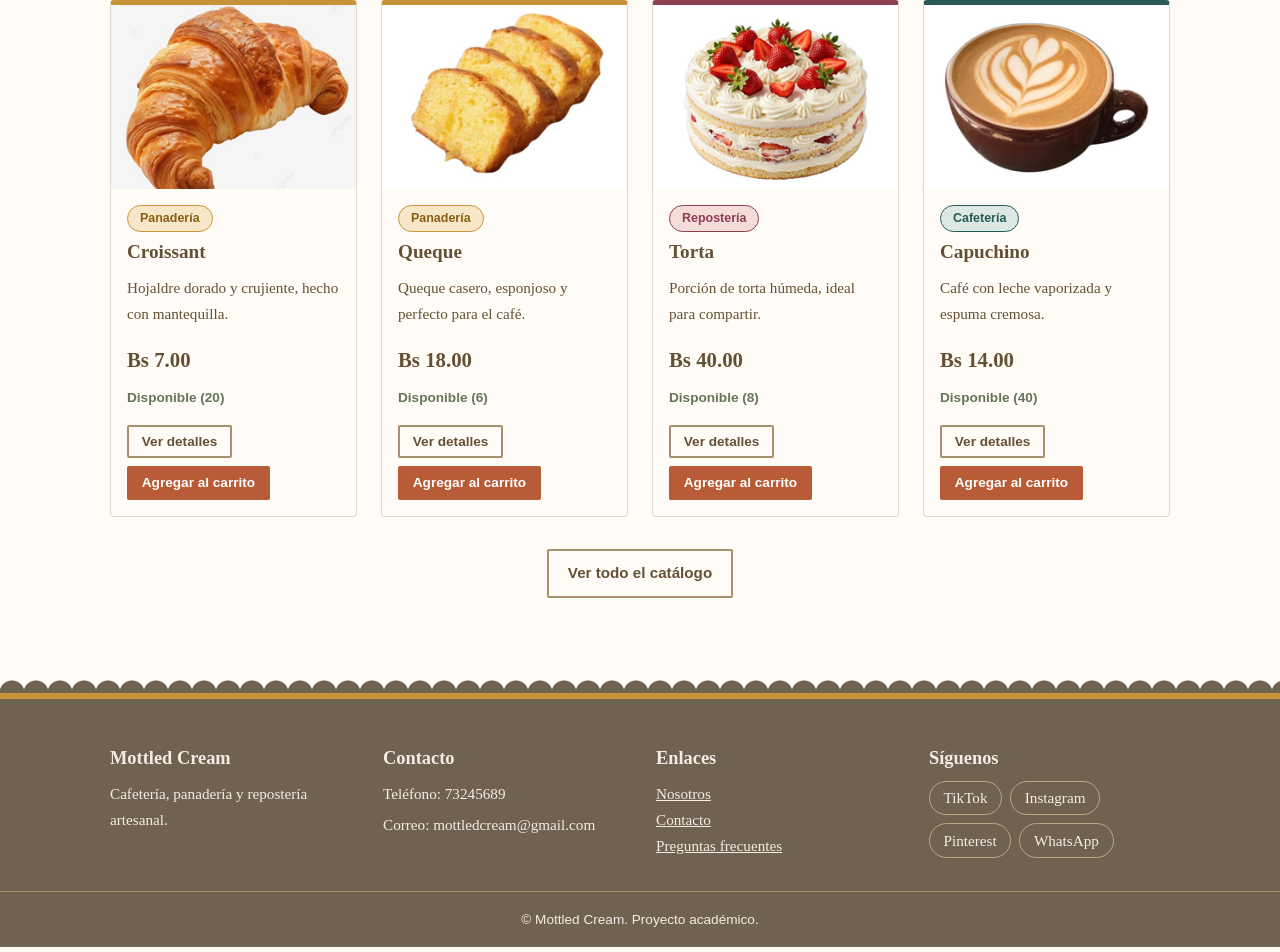
==== commit eb10ff59: "Update index.html" ====
--- a/index.html
+++ b/index.html
@@ -13,7 +13,7 @@
     <div class="contenedor encabezado-interior">
 
       <a class="marca" href="index.html">
-        <img class="marca-logo" src="/img/logo.svg" alt="" width="48" height="48">
+        <img class="marca-logo" src="img/logo.svg" alt="" width="48" height="48">
         <span class="marca-nombre">Mottled Cream</span>
       </a>
       <button type="button" id="boton-menu" class="boton-menu" aria-expanded="false" aria-controls="menu-principal">Menú</button>
@@ -31,7 +31,7 @@
 
   <main id="contenido">
     <section class="hero">
-      <img src="/img/banner.svg" alt="Banner de Mottled Cream" width="1920" height="800">
+      <img src="img/banner.svg" alt="Banner de Mottled Cream" width="1920" height="800">
     </section>
 
     <div class="marquesina" aria-hidden="true"><div class="marquesina-pista" id="marquesina"></div></div>
@@ -39,7 +39,7 @@
     <section class="bienvenida">
       <div class="confites" aria-hidden="true"><span></span><span></span><span></span><span></span><span></span><span></span><span></span><span></span></div>
       <div class="contenedor presentacion">
-        <h2 class="titulo-seccion"><span class="etiqueta" aria-hidden="true">Del horno a tu mesa</span>Bienvenida a Mottled Cream</h2>
+        <h2 class="titulo-seccion"><span class="etiqueta" aria-hidden="true">Del horno a tu mesa</span>Bienvenidx a Mottled Cream</h2>
         <div>
           <p>En Mottled Cream preparamos panes, repostería y café con ingredientes cuidadosamente elegidos. Cada producto busca ser un pequeño momento de descanso en tu día.</p>
           <p>Explora el catálogo, elige lo que más te guste y arma tu pedido desde aquí :D</p>
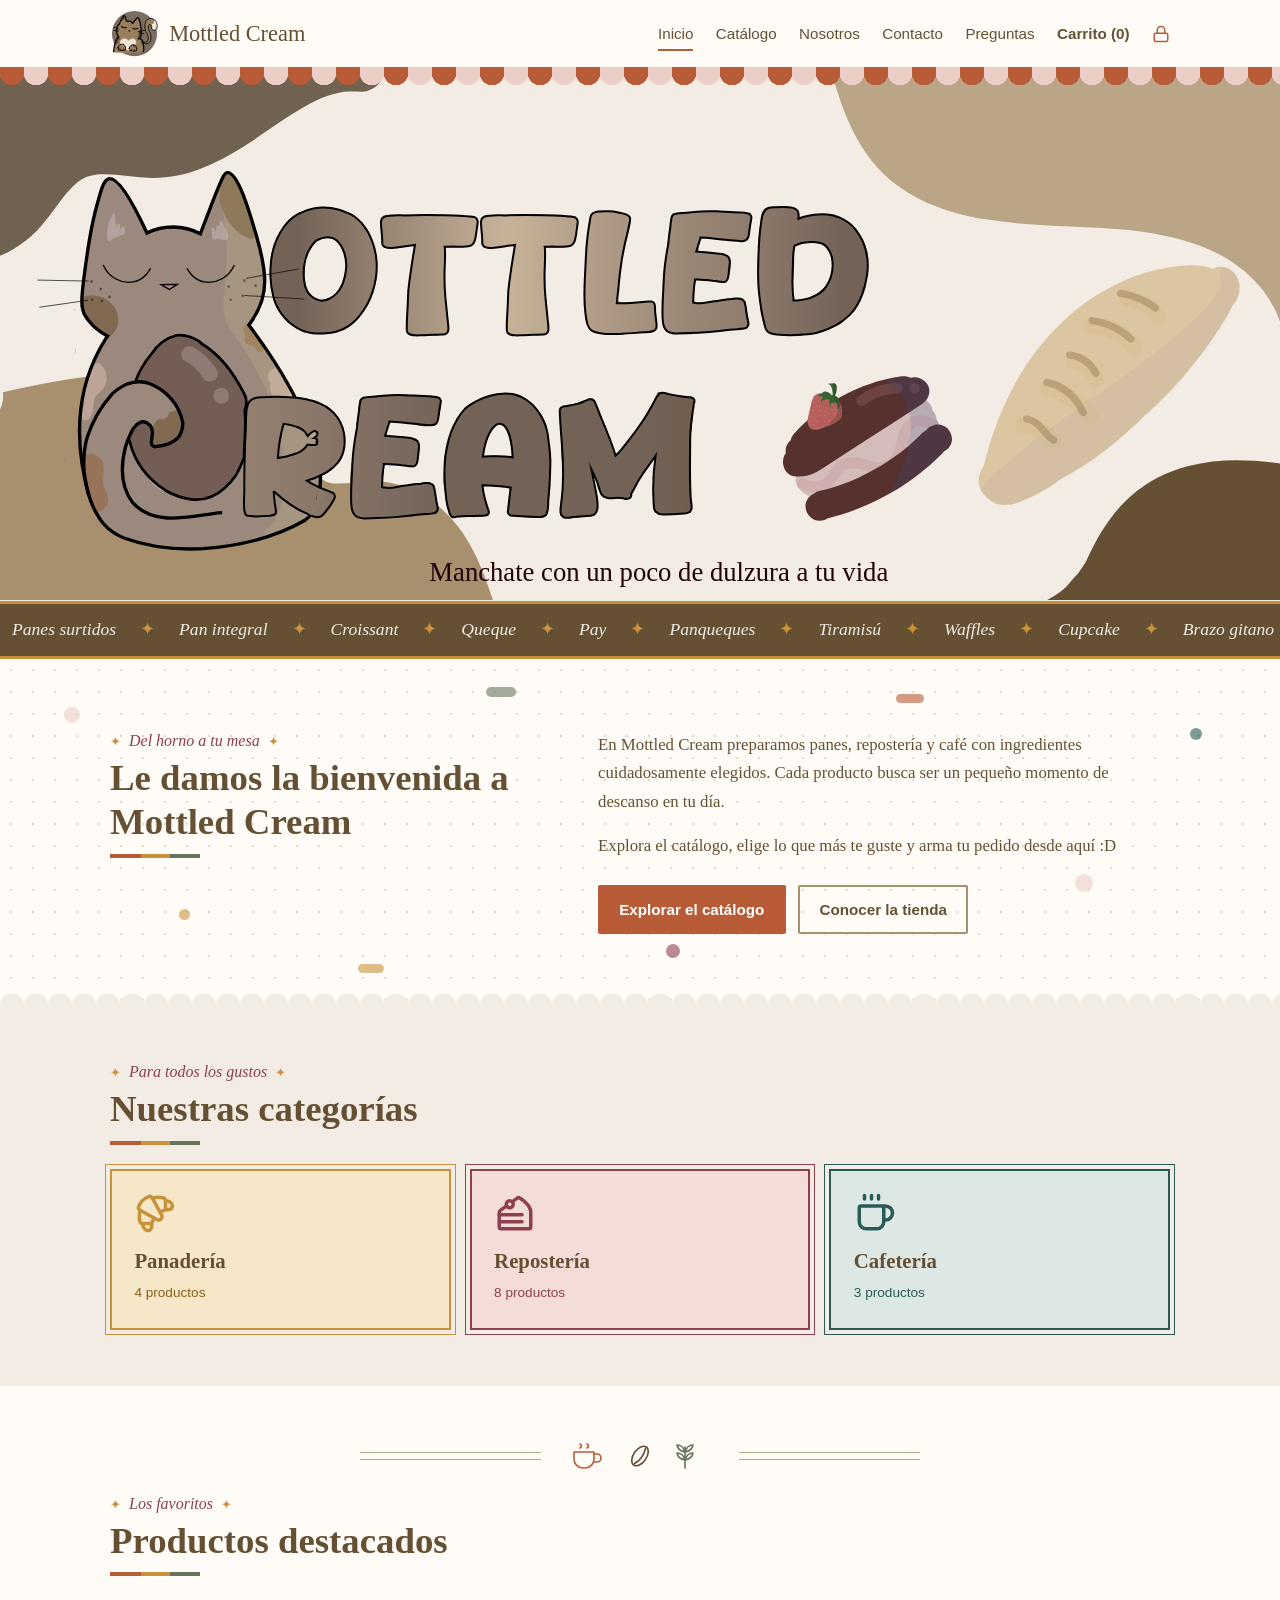
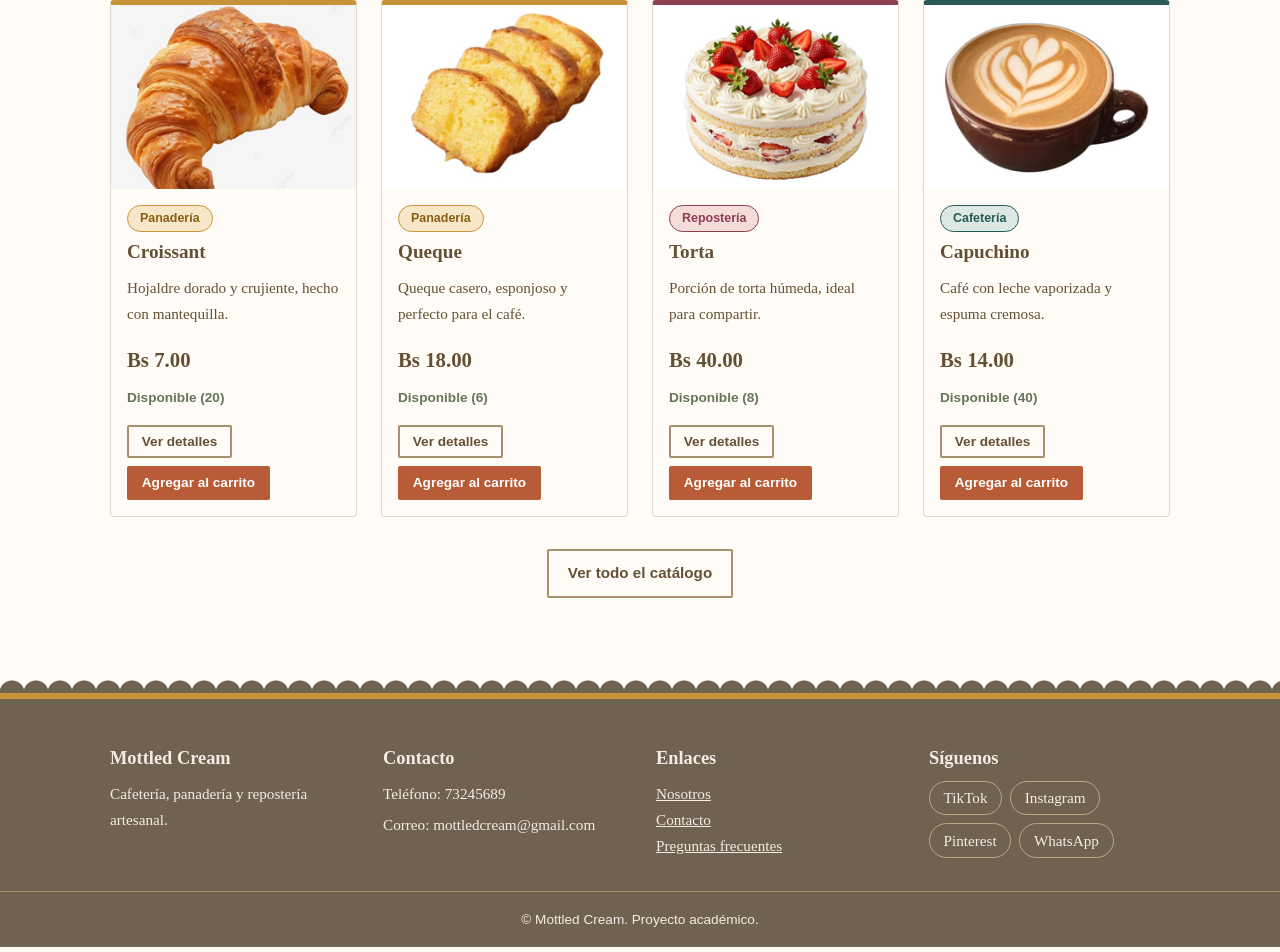
==== commit fe619f46: "Update index.html" ====
--- a/index.html
+++ b/index.html
@@ -39,7 +39,7 @@
     <section class="bienvenida">
       <div class="confites" aria-hidden="true"><span></span><span></span><span></span><span></span><span></span><span></span><span></span><span></span></div>
       <div class="contenedor presentacion">
-        <h2 class="titulo-seccion"><span class="etiqueta" aria-hidden="true">Del horno a tu mesa</span>Bienvenidx a Mottled Cream</h2>
+        <h2 class="titulo-seccion"><span class="etiqueta" aria-hidden="true">Del horno a tu mesa</span>Le damos la bienvenida a Mottled Cream</h2>
         <div>
           <p>En Mottled Cream preparamos panes, repostería y café con ingredientes cuidadosamente elegidos. Cada producto busca ser un pequeño momento de descanso en tu día.</p>
           <p>Explora el catálogo, elige lo que más te guste y arma tu pedido desde aquí :D</p>
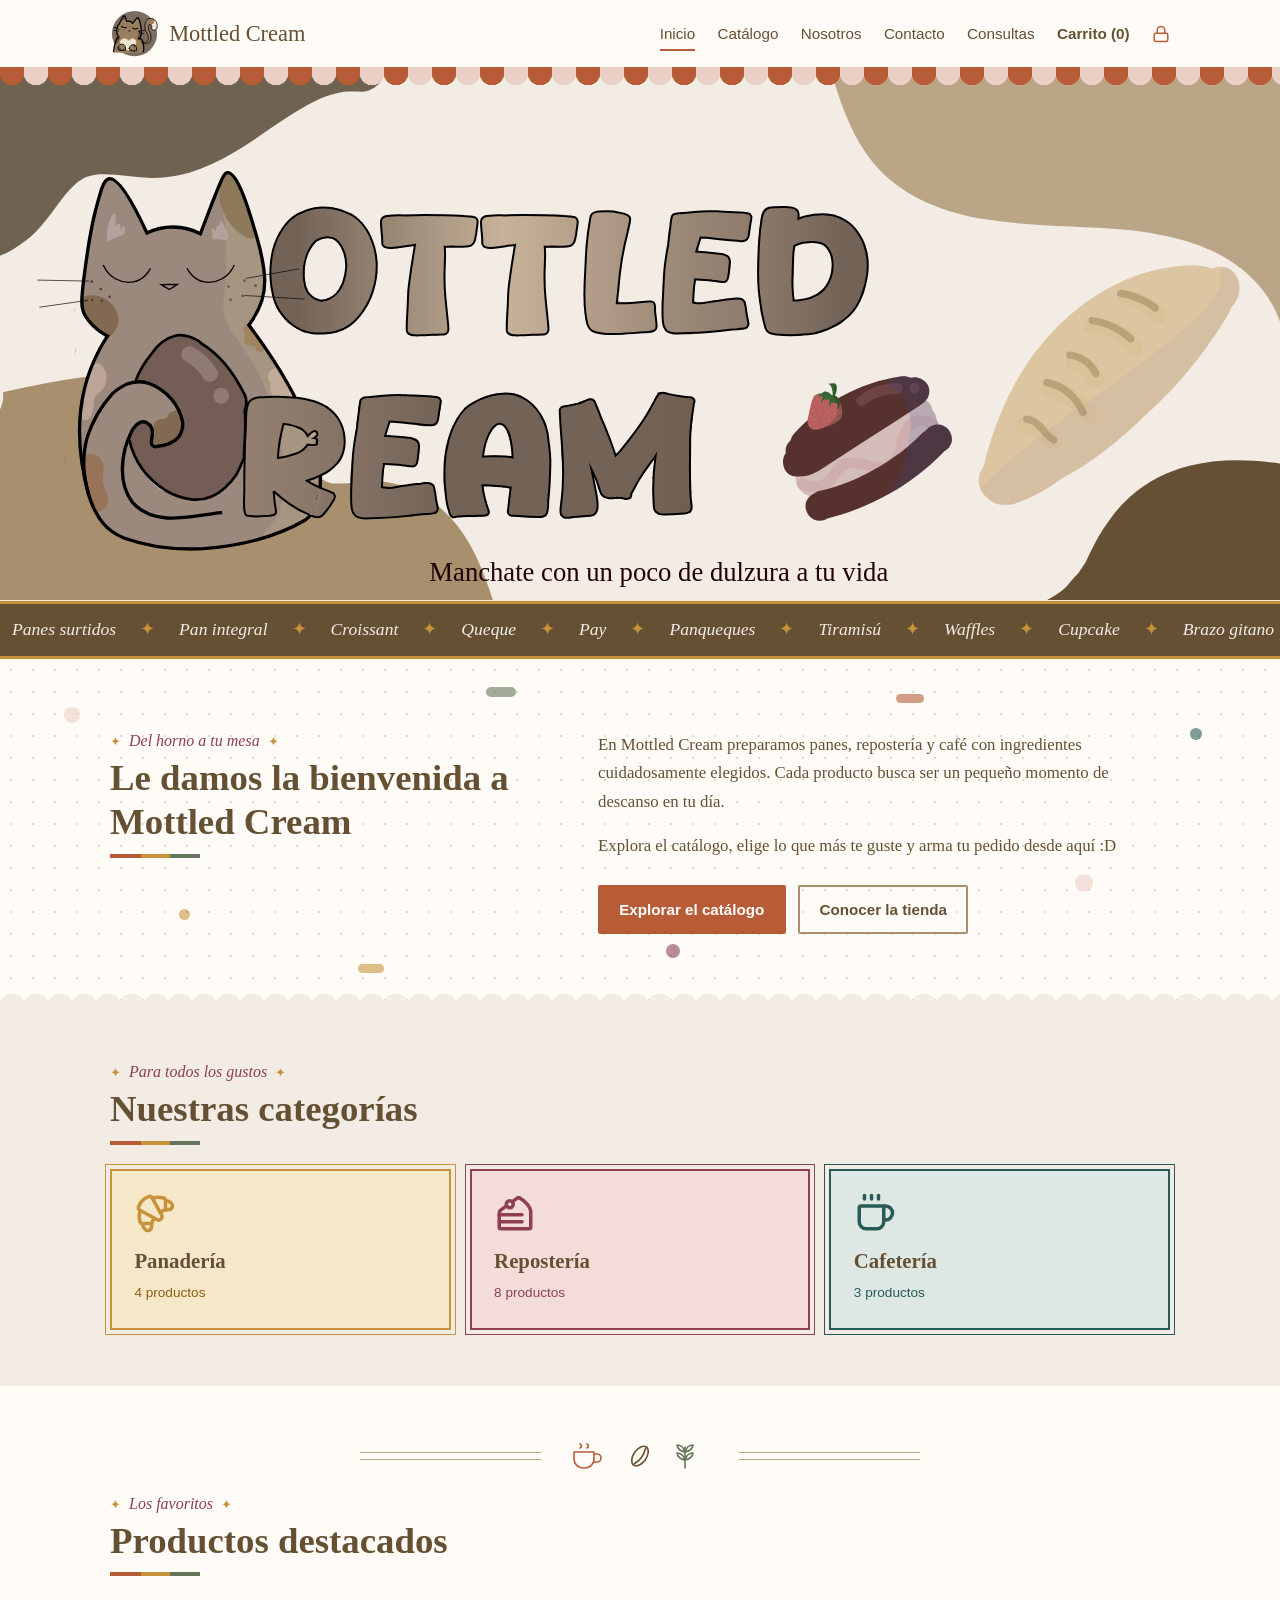
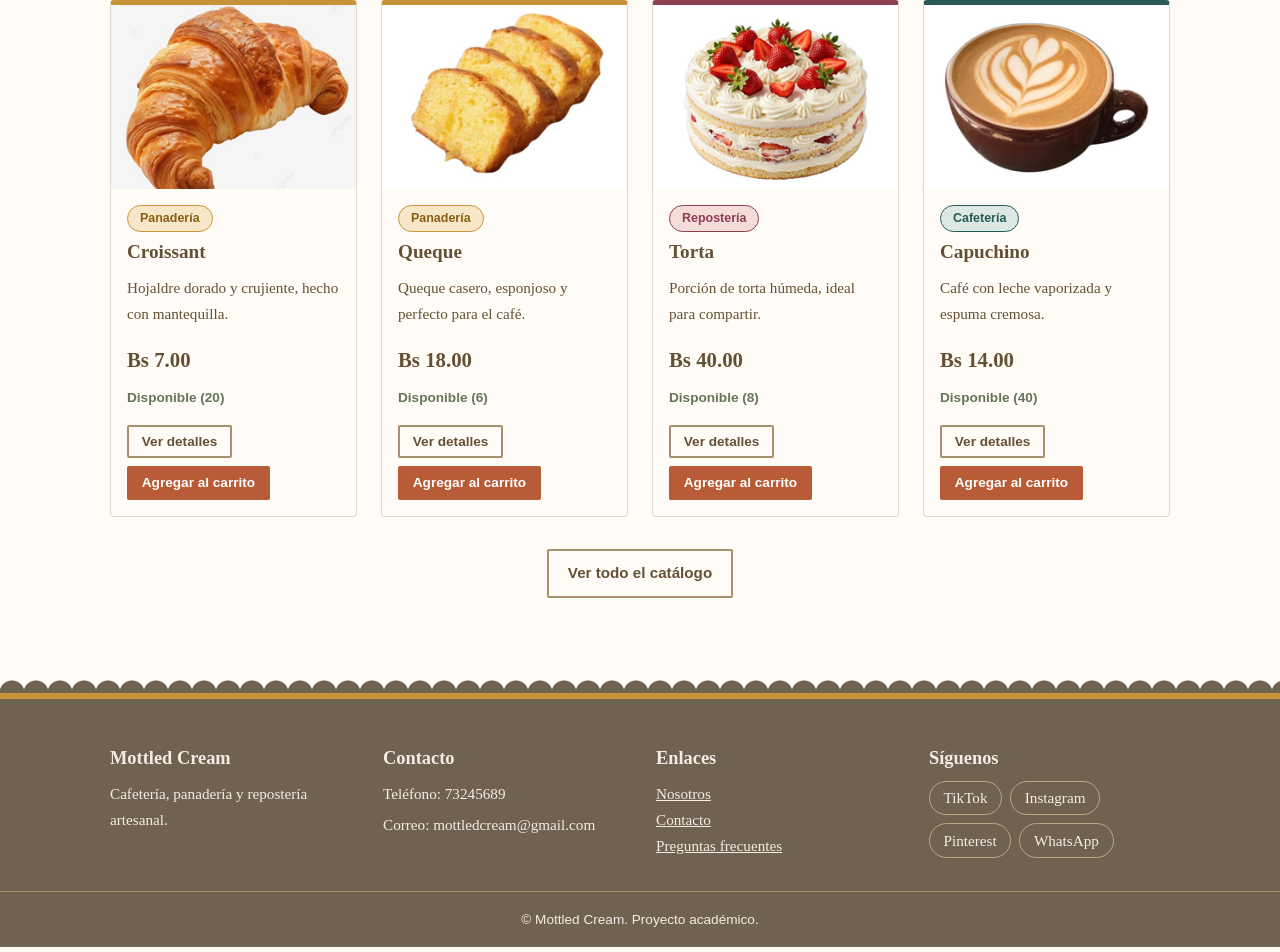
==== commit d691cdfe: "Update index.html" ====
--- a/index.html
+++ b/index.html
@@ -4,6 +4,7 @@
   <meta charset="UTF-8">
   <meta name="viewport" content="width=device-width, initial-scale=1">
   <title>Inicio | Mottled Cream</title>
+  <link rel="icon" type="image/svg+xml" href="img/logo.svg">
   <meta name="description" content="Panadería, repostería y cafetería artesanal. Descubre los productos de Mottled Cream.">
   <link rel="stylesheet" href="css/estilos.css">
 </head>
@@ -22,7 +23,7 @@
         <a href="productos.html">Catálogo</a>
         <a href="nosotros.html">Nosotros</a>
         <a href="contacto.html">Contacto</a>
-        <a href="faq.html">Preguntas</a>
+        <a href="faq.html">Consultas</a>
         <a href="carrito.html" class="enlace-carrito">Carrito (<span id="contador-carrito">0</span>)</a>
         <a href="dashboard.html" class="enlace-candado" aria-label="Acceso para propietarios" title="Acceso para propietarios"><svg class="icono" viewBox="0 0 24 24" width="18" height="18" aria-hidden="true"><rect x="3" y="11" width="18" height="11" rx="2" ry="2"/><path d="M7 11V7a5 5 0 0 1 10 0v4"/></svg><span class="candado-texto">Propietarios</span></a>
       </nav>
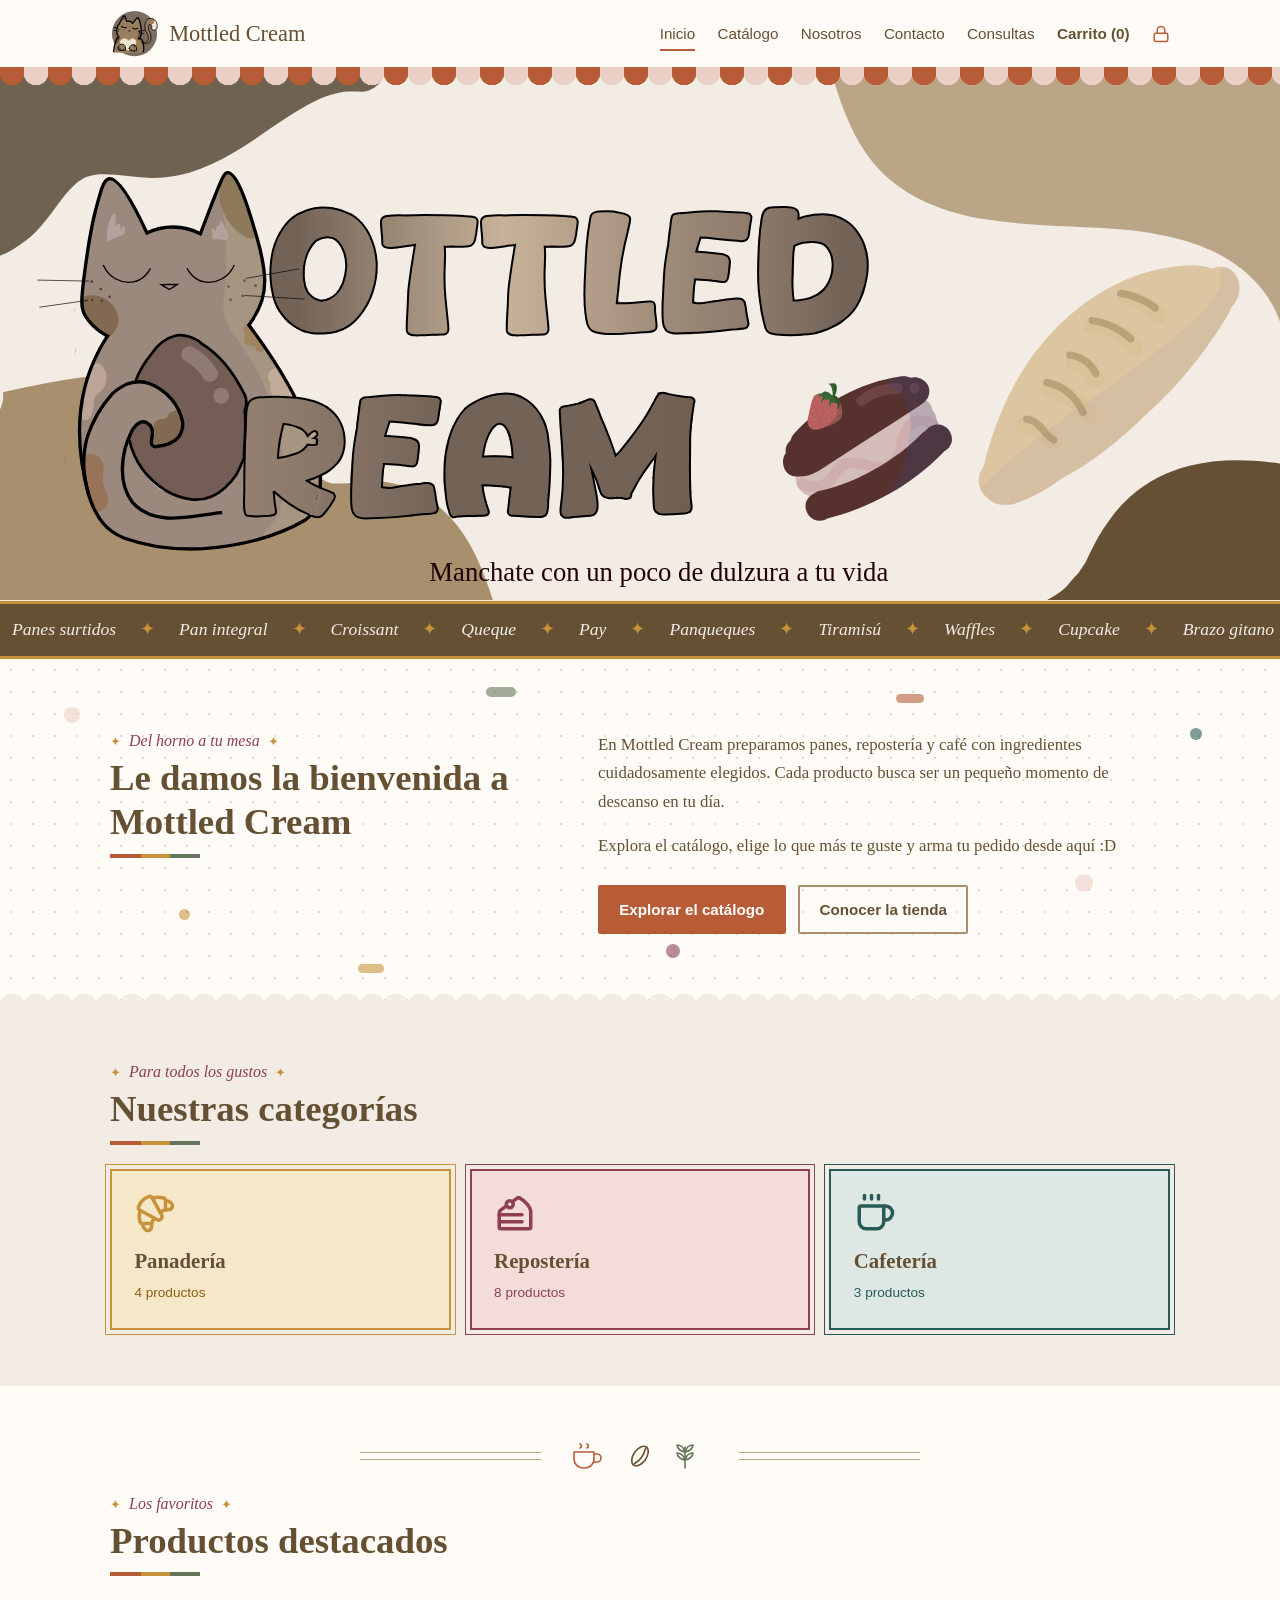
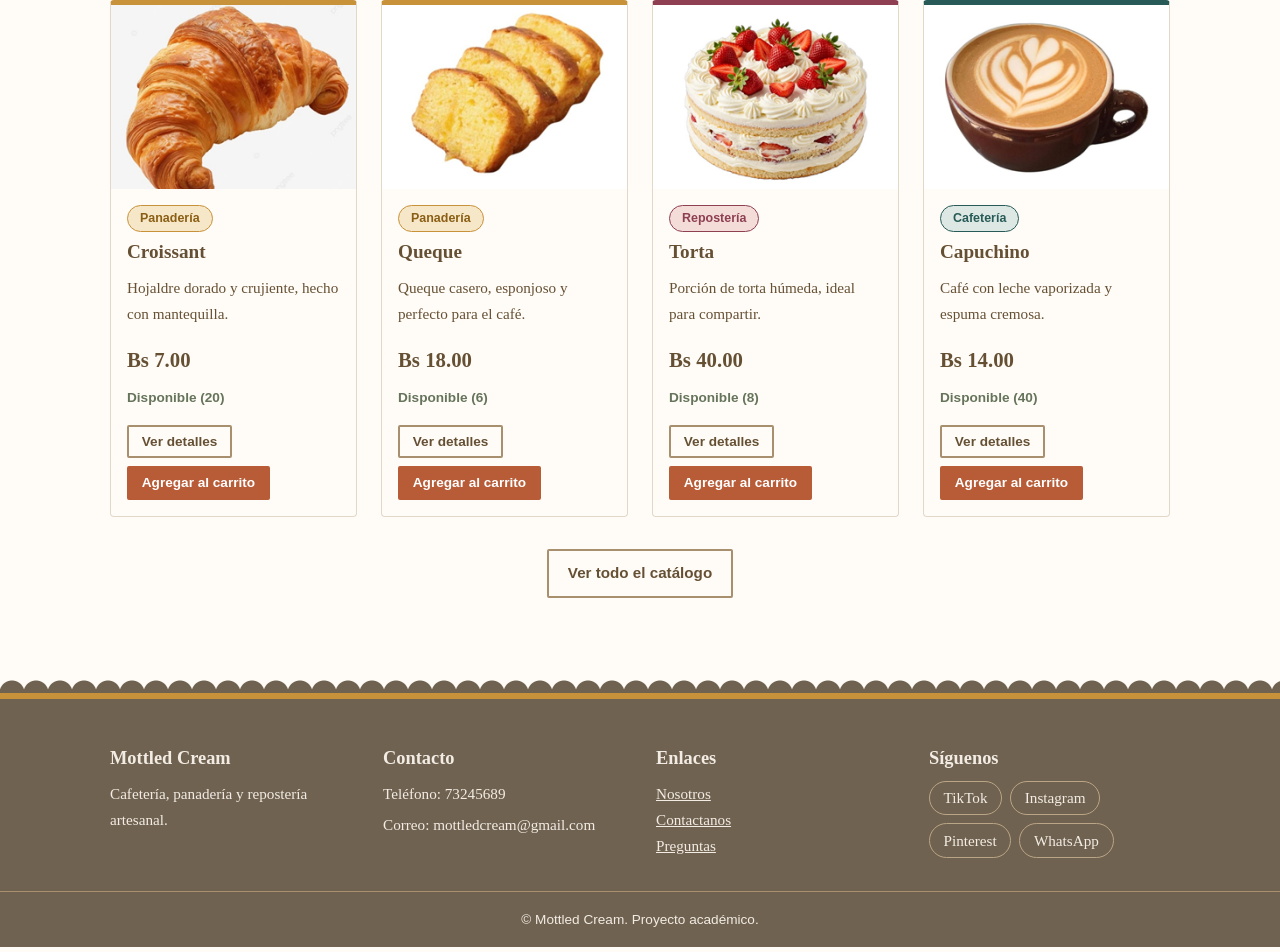
==== commit b342a251: "Update index.html" ====
--- a/index.html
+++ b/index.html
@@ -82,8 +82,8 @@
         <h2>Enlaces</h2>
         <ul class="pie-enlaces">
           <li><a href="nosotros.html">Nosotros</a></li>
-          <li><a href="contacto.html">Contacto</a></li>
-          <li><a href="faq.html">Preguntas frecuentes</a></li>
+          <li><a href="contacto.html">Contactanos</a></li>
+          <li><a href="faq.html">Preguntas</a></li>
         </ul>
       </div>
       <div>
